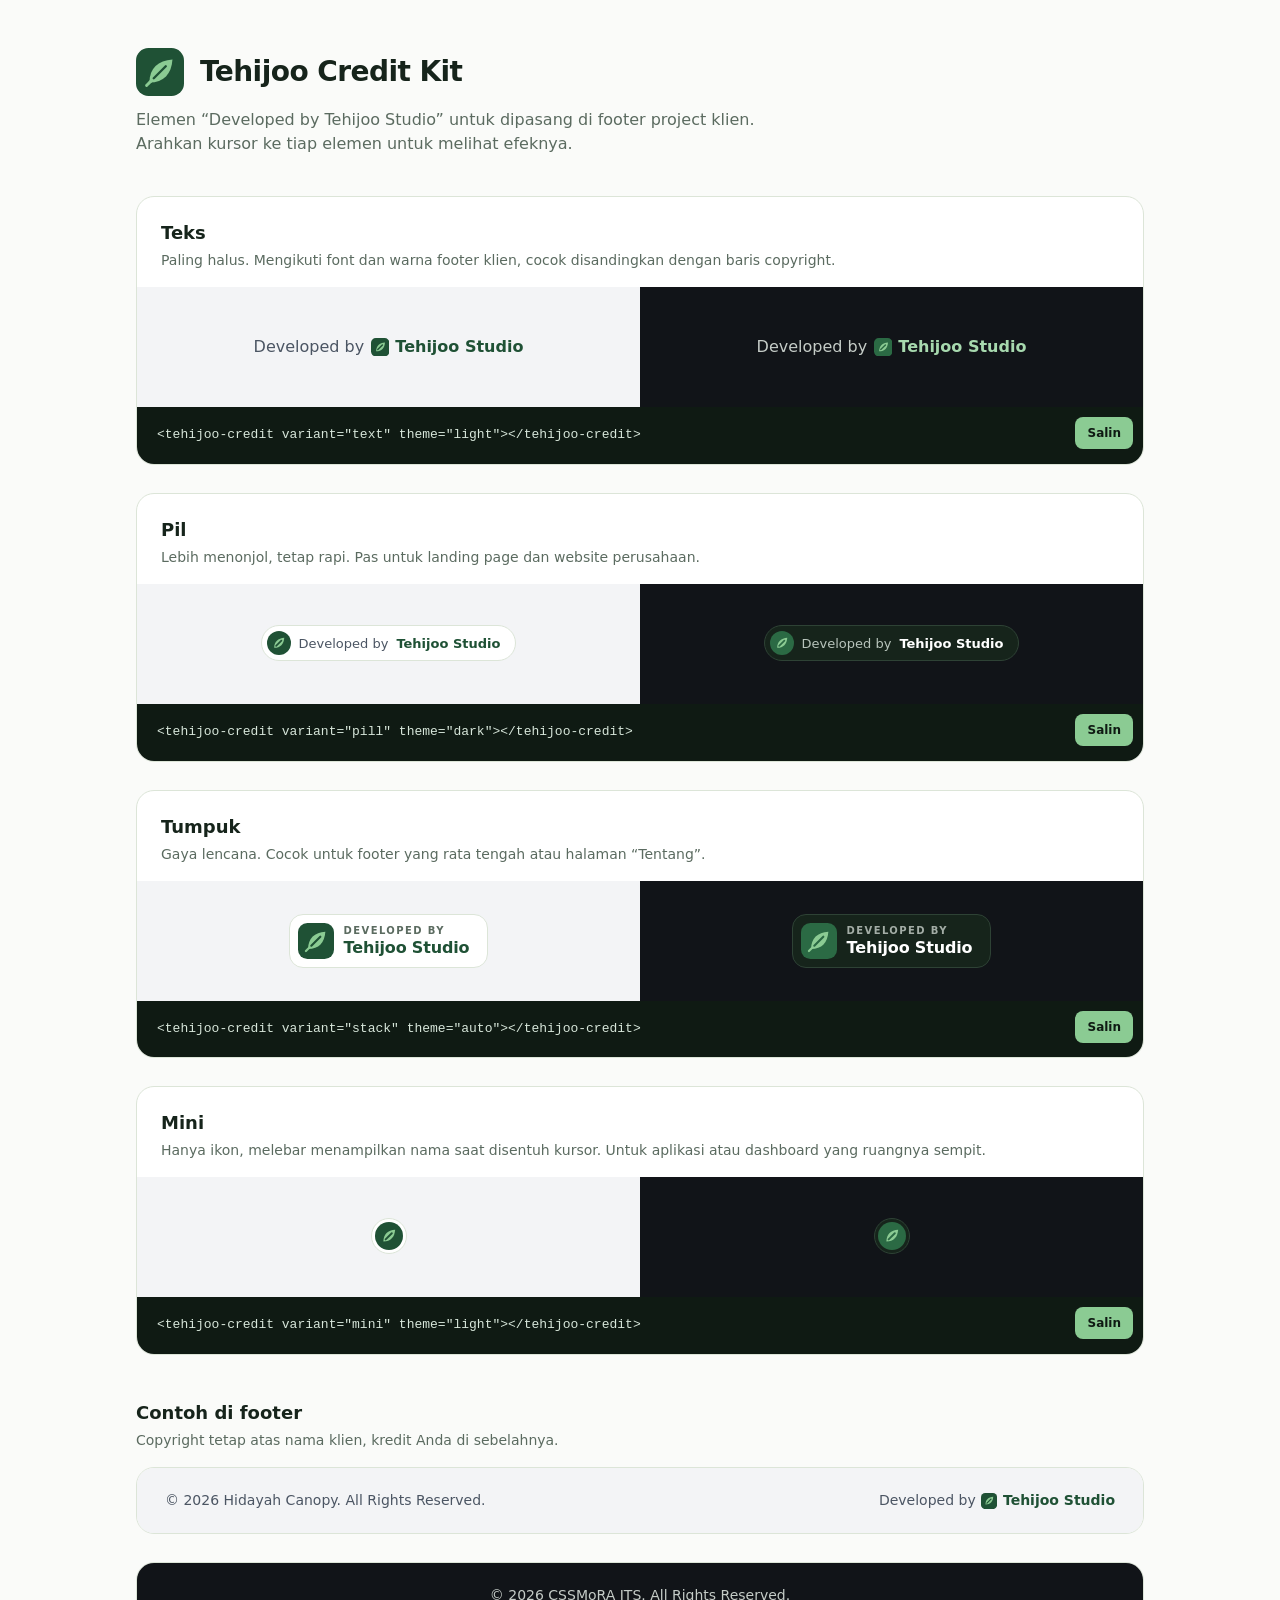
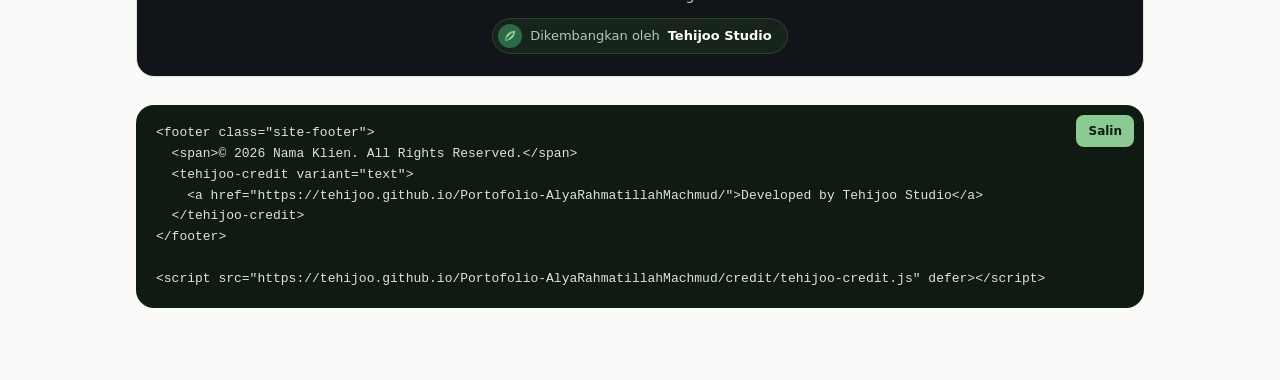
==== credit/index.html @ ce0978aa "Add Tehijoo Studio credit kit (badge script, logos, demo page) Co-Authored-By: Claude Opus 5.5 <nore" ====
<!doctype html>
<html lang="id">
<head>
<meta charset="utf-8">
<meta name="viewport" content="width=device-width, initial-scale=1">
<title>Tehijoo Credit Kit</title>
<link rel="icon" href="logo/favicon.svg" type="image/svg+xml">
<script src="tehijoo-credit.js" defer></script>
<style>
  :root{--matcha:#1F5135;--daun:#8BCB93;--seduhan:#E9F2E4;--arang:#16241B;--muted:#5B6B60;--line:#DCE5D8}
  *{box-sizing:border-box}
  body{margin:0;font-family:ui-sans-serif,system-ui,-apple-system,"Segoe UI",sans-serif;color:var(--arang);background:#FAFBF9;line-height:1.5}
  .wrap{max-width:1040px;margin:0 auto;padding:48px 16px 72px}
  header{display:flex;align-items:center;gap:16px;margin-bottom:12px}
  header h1{margin:0;font-size:28px;letter-spacing:-.02em}
  .lead{margin:0 0 40px;color:var(--muted);max-width:640px}
  h2{font-size:18px;margin:0 0 4px}
  .hint{margin:0 0 16px;color:var(--muted);font-size:14px}
  .card{background:#fff;border:1px solid var(--line);border-radius:18px;overflow:hidden;margin-bottom:28px}
  .card-head{padding:22px 24px 0}
  .stage{display:grid;grid-template-columns:repeat(2,minmax(0,1fr))}
  .stage > div{min-height:120px;display:flex;align-items:center;justify-content:center;padding:28px 16px}
  .light{background:#F3F4F6;color:#4B5563}
  .dark{background:#111418;color:#C5CCC7}
  .code{position:relative;background:#0F1A13;color:#D7E6DA;padding:18px 20px;font:13px/1.6 ui-monospace,SFMono-Regular,Menlo,Consolas,monospace;overflow-x:auto;white-space:pre}
  .copy{position:absolute;top:10px;right:10px;font:600 12px/1 ui-sans-serif,system-ui,sans-serif;color:#0F1A13;background:var(--daun);border:0;border-radius:8px;padding:9px 12px;cursor:pointer;min-height:32px}
  .copy:focus-visible{outline:2px solid #fff;outline-offset:2px}
  .footer-demo{display:flex;justify-content:space-between;align-items:center;flex-wrap:wrap;gap:12px 24px;padding:22px 28px;font-size:14px}
  .footer-demo.center{flex-direction:column;justify-content:center;text-align:center}
  @media (max-width:640px){.stage{grid-template-columns:1fr}}
</style>
</head>
<body>
<div class="wrap">
  <header>
    <img src="logo/tehijoo-mark.svg" width="48" height="48" alt="">
    <h1>Tehijoo Credit Kit</h1>
  </header>
  <p class="lead">Elemen “Developed by Tehijoo Studio” untuk dipasang di footer project klien. Arahkan kursor ke tiap elemen untuk melihat efeknya.</p>

  <div class="card">
    <div class="card-head">
      <h2>Teks</h2>
      <p class="hint">Paling halus. Mengikuti font dan warna footer klien, cocok disandingkan dengan baris copyright.</p>
    </div>
    <div class="stage">
      <div class="light"><tehijoo-credit variant="text" theme="light"></tehijoo-credit></div>
      <div class="dark"><tehijoo-credit variant="text" theme="dark"></tehijoo-credit></div>
    </div>
    <div class="code"><button class="copy" type="button">Salin</button><code>&lt;tehijoo-credit variant="text" theme="light"&gt;&lt;/tehijoo-credit&gt;</code></div>
  </div>

  <div class="card">
    <div class="card-head">
      <h2>Pil</h2>
      <p class="hint">Lebih menonjol, tetap rapi. Pas untuk landing page dan website perusahaan.</p>
    </div>
    <div class="stage">
      <div class="light"><tehijoo-credit variant="pill" theme="light"></tehijoo-credit></div>
      <div class="dark"><tehijoo-credit variant="pill" theme="dark"></tehijoo-credit></div>
    </div>
    <div class="code"><button class="copy" type="button">Salin</button><code>&lt;tehijoo-credit variant="pill" theme="dark"&gt;&lt;/tehijoo-credit&gt;</code></div>
  </div>

  <div class="card">
    <div class="card-head">
      <h2>Tumpuk</h2>
      <p class="hint">Gaya lencana. Cocok untuk footer yang rata tengah atau halaman “Tentang”.</p>
    </div>
    <div class="stage">
      <div class="light"><tehijoo-credit variant="stack" theme="light"></tehijoo-credit></div>
      <div class="dark"><tehijoo-credit variant="stack" theme="dark"></tehijoo-credit></div>
    </div>
    <div class="code"><button class="copy" type="button">Salin</button><code>&lt;tehijoo-credit variant="stack" theme="auto"&gt;&lt;/tehijoo-credit&gt;</code></div>
  </div>

  <div class="card">
    <div class="card-head">
      <h2>Mini</h2>
      <p class="hint">Hanya ikon, melebar menampilkan nama saat disentuh kursor. Untuk aplikasi atau dashboard yang ruangnya sempit.</p>
    </div>
    <div class="stage">
      <div class="light"><tehijoo-credit variant="mini" theme="light"></tehijoo-credit></div>
      <div class="dark"><tehijoo-credit variant="mini" theme="dark"></tehijoo-credit></div>
    </div>
    <div class="code"><button class="copy" type="button">Salin</button><code>&lt;tehijoo-credit variant="mini" theme="light"&gt;&lt;/tehijoo-credit&gt;</code></div>
  </div>

  <h2 style="margin-top:44px">Contoh di footer</h2>
  <p class="hint">Copyright tetap atas nama klien, kredit Anda di sebelahnya.</p>
  <div class="card">
    <div class="footer-demo light">
      <span>© 2026 Hidayah Canopy. All Rights Reserved.</span>
      <tehijoo-credit variant="text" theme="light"></tehijoo-credit>
    </div>
  </div>
  <div class="card">
    <div class="footer-demo dark center">
      <span>© 2026 CSSMoRA ITS. All Rights Reserved.</span>
      <tehijoo-credit variant="pill" theme="dark" label="Dikembangkan oleh"></tehijoo-credit>
    </div>
  </div>
  <div class="code" style="border-radius:18px"><button class="copy" type="button">Salin</button><code>&lt;footer class="site-footer"&gt;
  &lt;span&gt;© 2026 Nama Klien. All Rights Reserved.&lt;/span&gt;
  &lt;tehijoo-credit variant="text"&gt;
    &lt;a href="https://tehijoo.github.io/Portofolio-AlyaRahmatillahMachmud/"&gt;Developed by Tehijoo Studio&lt;/a&gt;
  &lt;/tehijoo-credit&gt;
&lt;/footer&gt;

&lt;script src="https://tehijoo.github.io/Portofolio-AlyaRahmatillahMachmud/credit/tehijoo-credit.js" defer&gt;&lt;/script&gt;</code></div>
</div>
<script>
  document.querySelectorAll('.copy').forEach(function (btn) {
    btn.addEventListener('click', function () {
      var text = btn.parentElement.querySelector('code').textContent;
      var done = function () { btn.textContent = 'Tersalin'; setTimeout(function () { btn.textContent = 'Salin'; }, 1600); };
      try {
        navigator.clipboard.writeText(text).then(done, function () { btn.textContent = 'Salin manual'; });
      } catch (e) { btn.textContent = 'Salin manual'; }
    });
  });
</script>
</body>
</html>
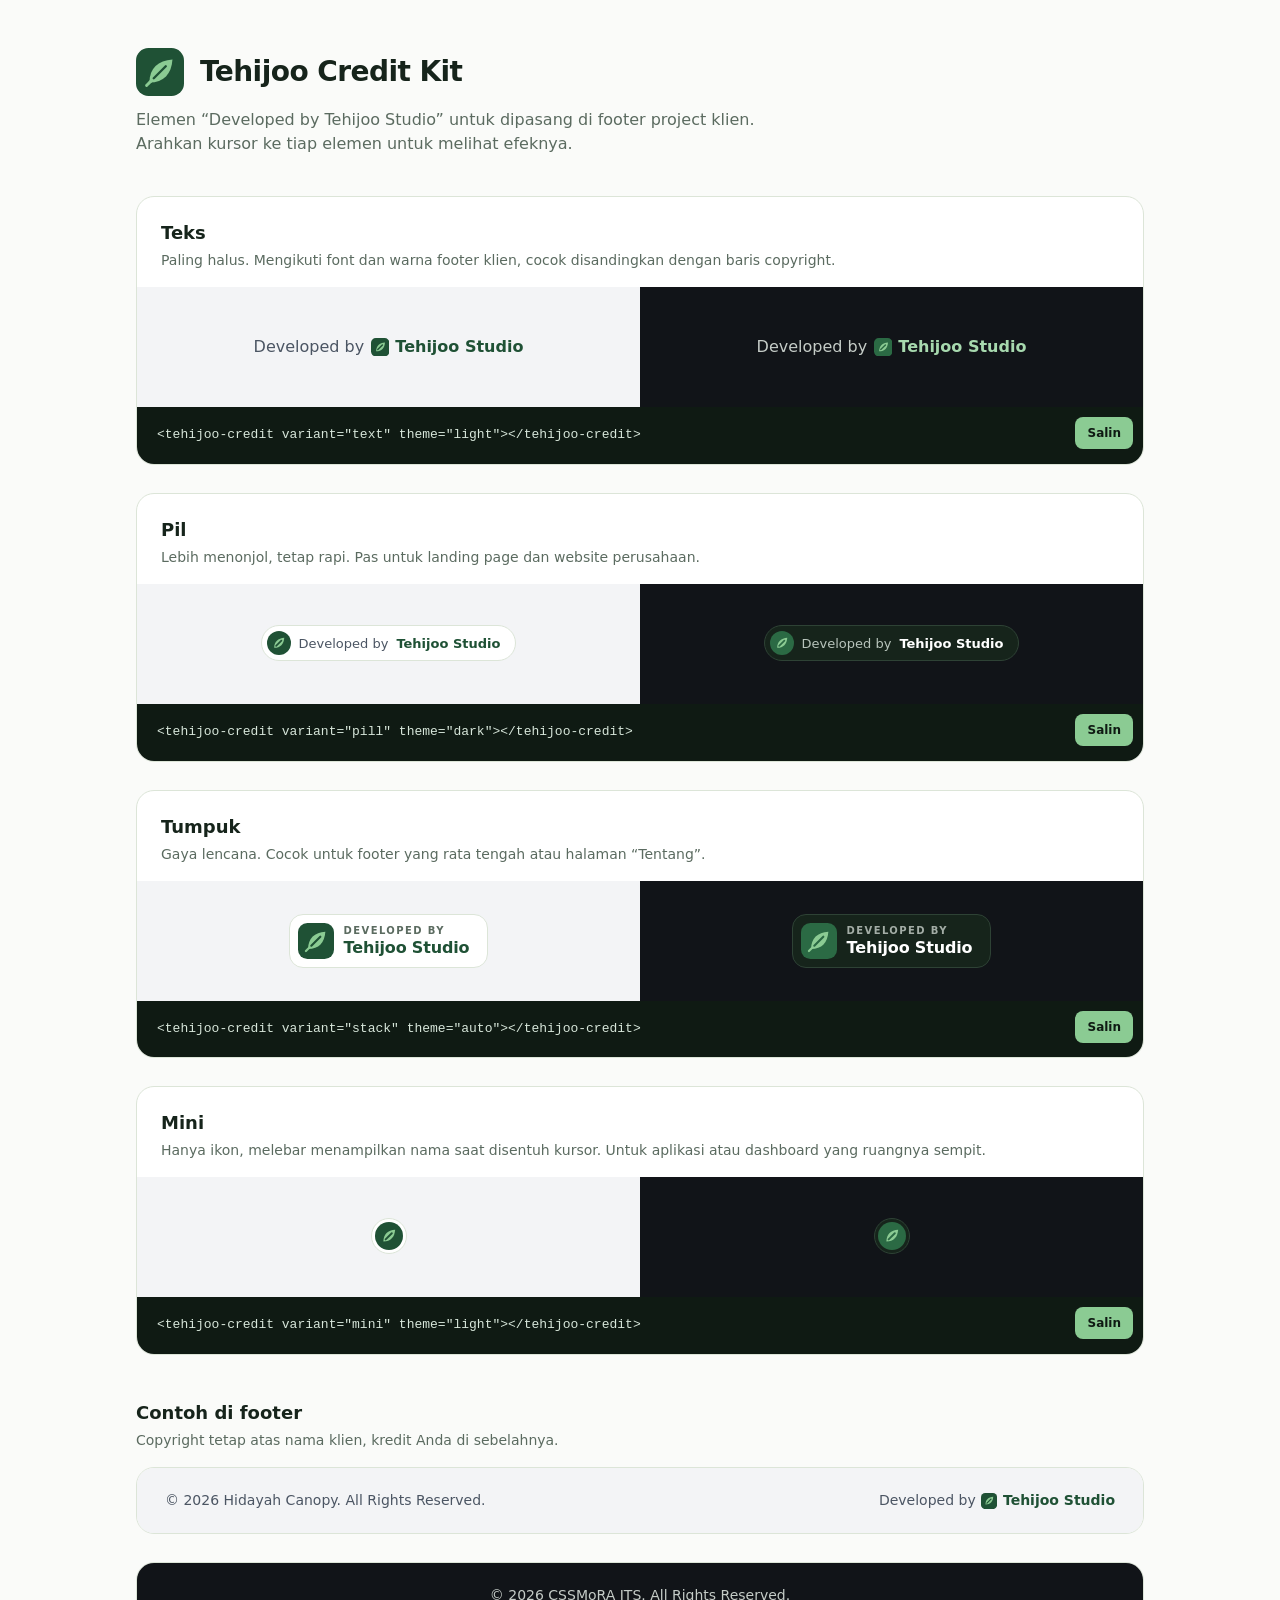
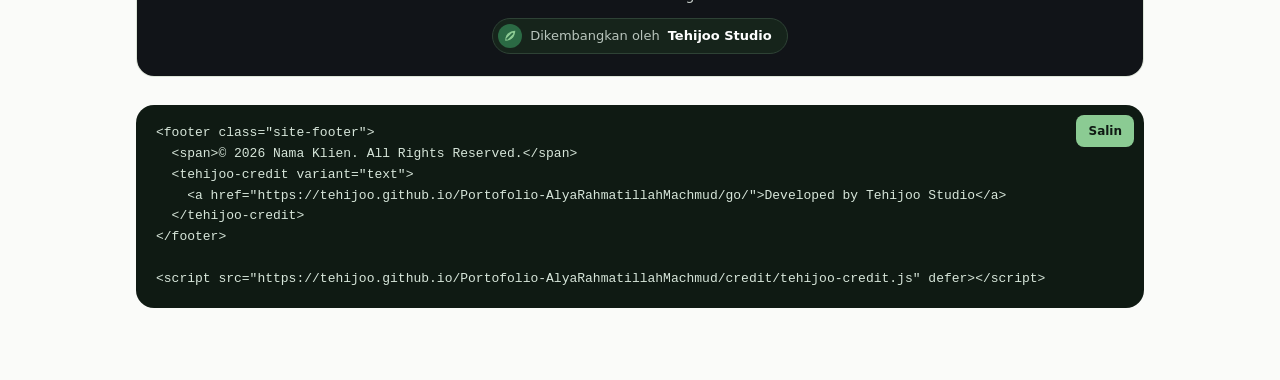
==== commit 73274068: "Add /go/ contact redirect and point credit kit to it The credit links now open /go/, which forwards " ====
--- a/credit/index.html
+++ b/credit/index.html
@@ -103,7 +103,7 @@
   <div class="code" style="border-radius:18px"><button class="copy" type="button">Salin</button><code>&lt;footer class="site-footer"&gt;
   &lt;span&gt;© 2026 Nama Klien. All Rights Reserved.&lt;/span&gt;
   &lt;tehijoo-credit variant="text"&gt;
-    &lt;a href="https://tehijoo.github.io/Portofolio-AlyaRahmatillahMachmud/"&gt;Developed by Tehijoo Studio&lt;/a&gt;
+    &lt;a href="https://tehijoo.github.io/Portofolio-AlyaRahmatillahMachmud/go/"&gt;Developed by Tehijoo Studio&lt;/a&gt;
   &lt;/tehijoo-credit&gt;
 &lt;/footer&gt;
 
